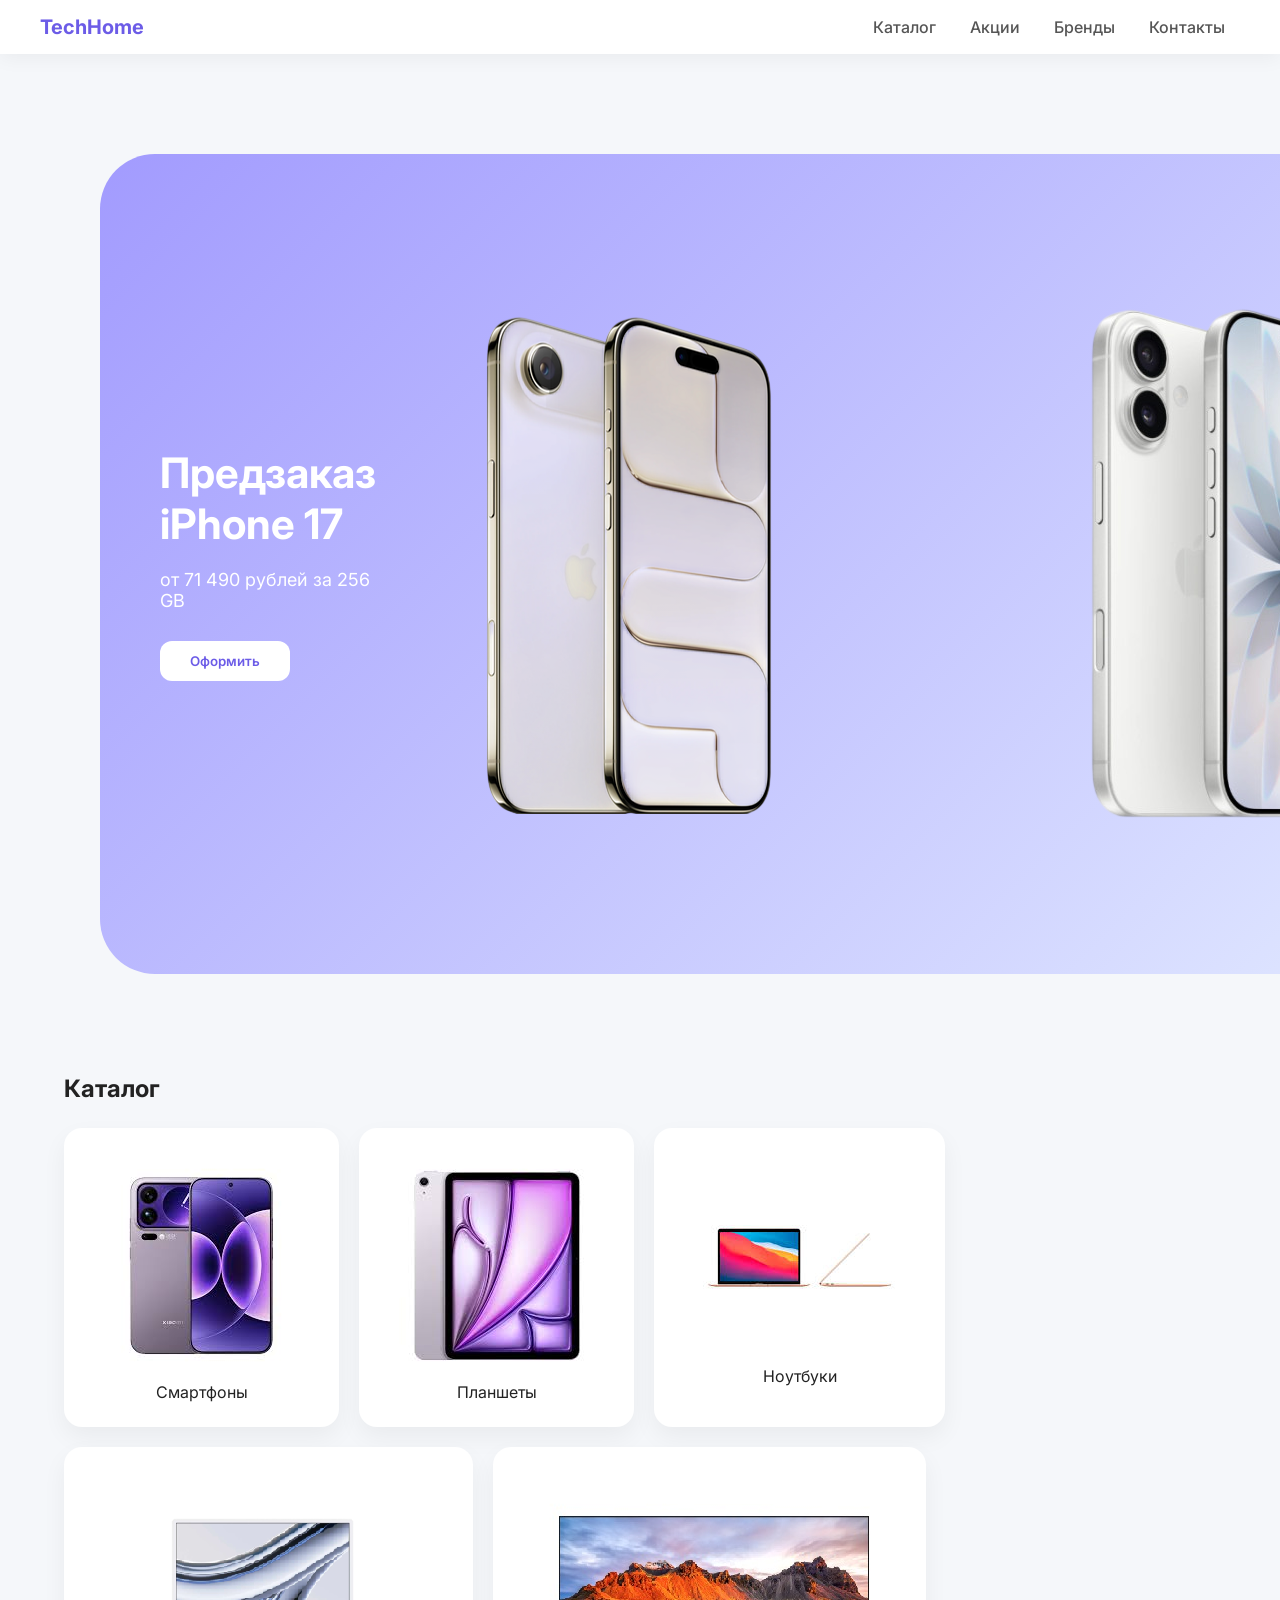
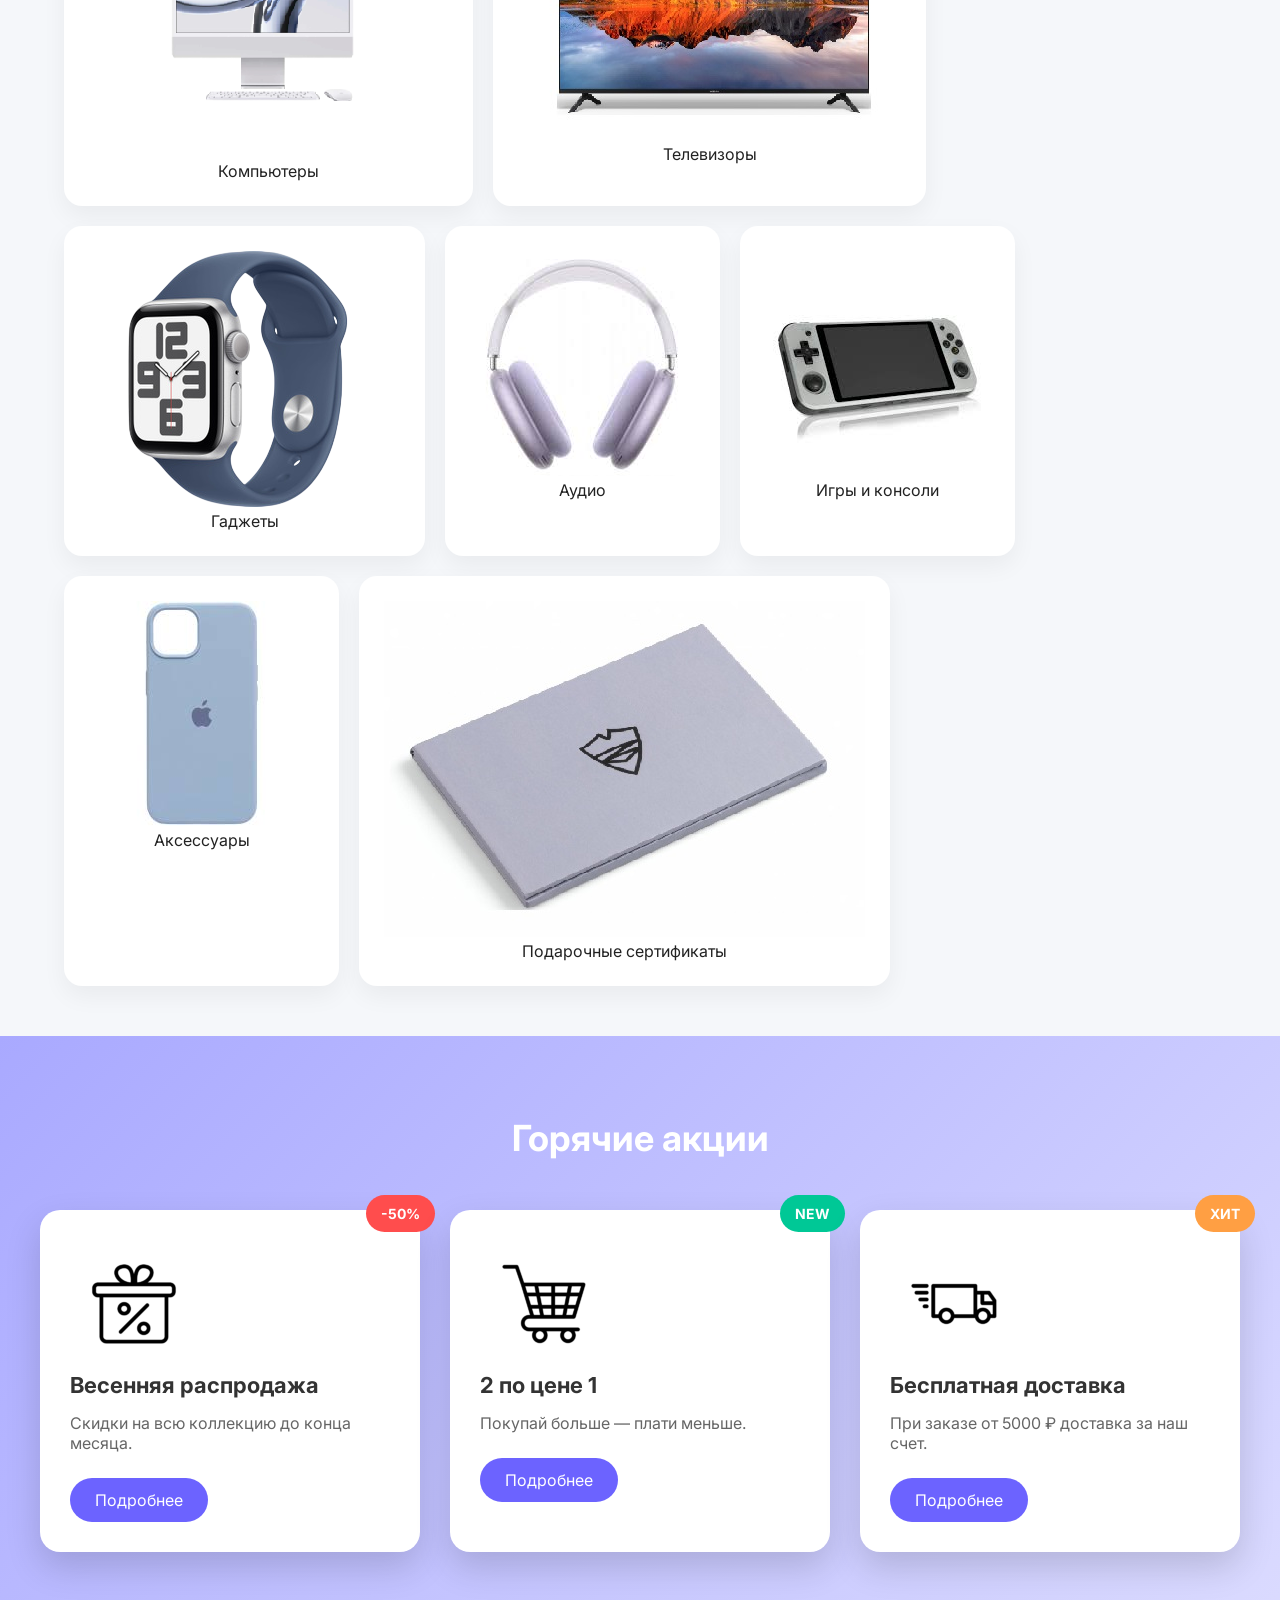
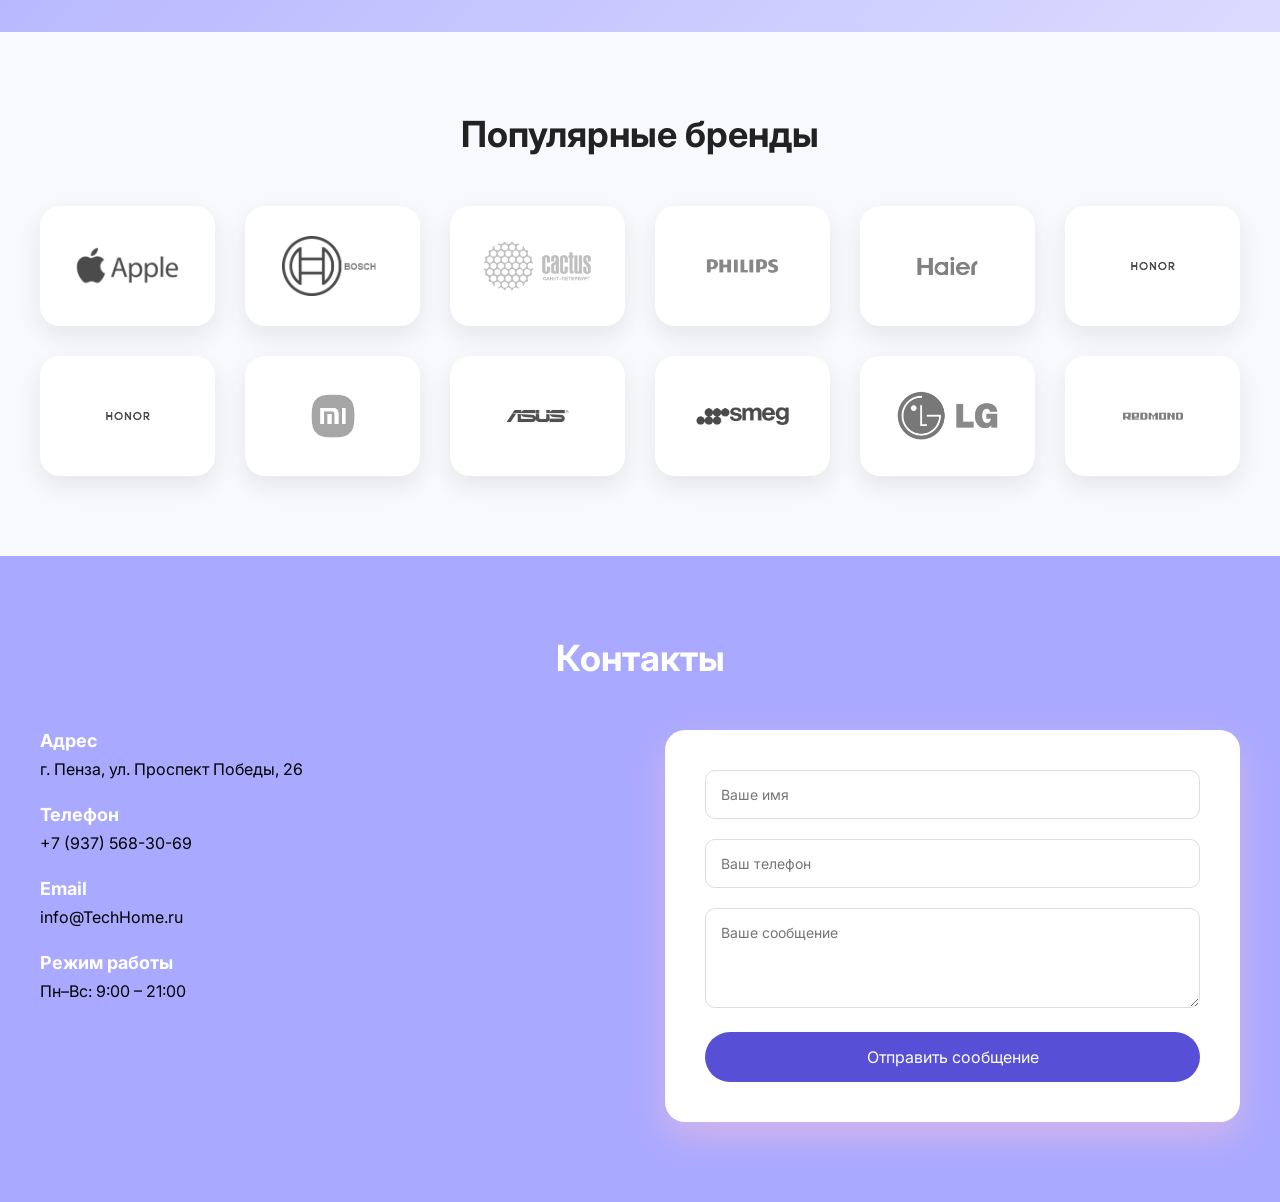
==== index.html @ d57ab284 "Add files via upload" ====
<!DOCTYPE html>
<html lang="ru">
<head>
    <meta charset="UTF-8">
    <meta name="viewport" content="width=device-width, initial-scale=1.0">
    <title>TechHome</title>
    <link rel="stylesheet" href="index.css">
    <link href="https://fonts.googleapis.com/css2?family=Inter:wght@400;500;600;700&display=swap" rel="stylesheet">
</head>
<body>
<header>
    <div class="logo">TechHome</div>
    <nav>
        <a href="#section">Каталог</a>
        <a href="#promo">Акции</a>
        <a href="#brands">Бренды</a>
        <a href="#contacts">Контакты</a>
    </nav>
</header>
<section class="hero">
    <div class="hero-text">
        <h1>Предзаказ iPhone 17</h1>
        <p>от 71 490 рублей за 256 GB</p>
        <button>Оформить</button>
    </div>
    <img src="img/iphone17air.png" alt="Image 1">
    <img src="img/iphone17.png" alt="Image 2">
    <img src="img/iphone17pro.png" alt="Image 3">
    <img src="img/iphone17promax.png" alt="Image 4">
  </div>
</section>
<section id="section"class="section">
    <h2>Каталог</h2>

    <div class="categories">
        <div class="category-card">
            <img src="img/phone.jfif" alt="Phone">
            <p>Смартфоны</p>
        </div>
        <div class="category-card">
            <img src="img/tablet.jfif" alt="Tablet">
            <p>Планшеты</p>
        </div>
        <div class="category-card">
            <img src="img/laptop.jfif" alt="Laptop">
            <p>Ноутбуки</p>
        </div>
        <div class="category-card">
            <img src="img/computer.png" alt="Computers">
            </a>
            <p>Компьютеры</p>
        </div>
        <div class="category-card">
            <img src="img/tv.jpg" alt="TV">
            <p>Телевизоры</p>
        </div>
        <div class="category-card">
            <img src="img/gadget.png" alt="Gadgets">
            <p>Гаджеты</p>
        </div>
        <div class="category-card">
            <img src="img/audio.jfif" alt="Audio">
            <p>Аудио</p>
        </div>
        <div class="category-card">
            <img src="img/console.jfif" alt="Console">
            <p>Игры и консоли</p>
        </div>
        <div class="category-card">
            <img src="img/chehol.jfif" alt="Chehol">
            <p>Аксессуары</p>
        </div>
        <div class="category-card">
            <img src="img/giftcertificate.jpg" alt="Giftcertificate">
            <p>Подарочные сертификаты</p>
        </div>
    </div>
</section>
<section id="promo" class="promo">
    <div class="container">
        <h2 class="promo-title">Горячие акции</h2>
        <div class="promo-grid">
            <div class="promo-card">
                <div class="promo-image">
                    <img src="img/gift.png" alt="">
                </div>
                <div class="promo-badge">-50%</div>
                <h3>Весенняя распродажа</h3>
                <p>Скидки на всю коллекцию до конца месяца.</p>
                <a href="#" class="promo-btn">Подробнее</a>
            </div>
            <div class="promo-card">
                <div class="promo-image">
                    <img src="img/shoptrolley.png" alt="">
                </div>
                <div class="promo-badge new">NEW</div>
                <h3>2 по цене 1</h3>
                <p>Покупай больше — плати меньше.</p>
                <a href="#" class="promo-btn">Подробнее</a>
            </div>
            <div class="promo-card">
                <div class="promo-image">
                    <img src="img/delivery.png" alt="">
                </div>
                <div class="promo-badge hot">ХИТ</div>
                <h3>Бесплатная доставка</h3>
                <p>При заказе от 5000 ₽ доставка за наш счет.</p>
                <a href="#" class="promo-btn">Подробнее</a>
            </div>
        </div>
    </div>
</section>
<section id="brands" class="brands">
    <div class="container">
        <h2 class="brands-title">Популярные бренды</h2>
        <div class="brands-grid">
            <a href="#" class="brand-card">
                <img src="img/apple.png" alt="Apple">
            </a>
            <a href="#" class="brand-card">
                <img src="img/bosch.png" alt="Bosch">
            </a>
            <a href="#" class="brand-card">
                <img src="img/cactus.png" alt="Cactus">
            </a>
            <a href="#" class="brand-card">
                <img src="img/philips.png" alt="Philips">
            </a>
            <a href="#" class="brand-card">
                <img src="img/haier.png" alt="Haier">
            </a>
            <a href="#" class="brand-card">
                <img src="img/honor.png" alt="Honor">
            </a>
            <a href="#" class="brand-card">
                <img src="img/honor.png" alt="Samsung">
            </a>
            <a href="#" class="brand-card">
                <img src="img/xiaomi.png" alt="Xiaomi">
            </a>
            <a href="#" class="brand-card">
                <img src="img/asus.png" alt="Asus">
            </a>
            <a href="#" class="brand-card">
                <img src="img/smeg.png" alt="Smeg">
            </a>
            <a href="#" class="brand-card">
                <img src="img/LG.png" alt="LG">
            </a>
            <a href="#" class="brand-card">
                <img src="img/redmond.jpg" alt="Redmond">
            </a>
        </div>
    </div>
</section>
<section id="contacts" class="contacts">
    <div class="container">
        <h2 class="contacts-title">Контакты</h2>

        <div class="contacts-wrapper">
            
            <div class="contacts-info">
                <div class="contact-item">
                    <h4>Адрес</h4>
                    <p>г. Пенза, ул. Проспект Победы, 26</p>
                </div>

                <div class="contact-item">
                    <h4>Телефон</h4>
                    <p><a href="tel:+74951234567">+7 (937) 568-30-69</a></p>
                </div>

                <div class="contact-item">
                    <h4>Email</h4>
                    <p><a href="mailto:info@techstore.ru">info@TechHome.ru</a></p>
                </div>

                <div class="contact-item">
                    <h4>Режим работы</h4>
                    <p>Пн–Вс: 9:00 – 21:00</p>
                </div>
            </div>

            <div class="contacts-form">
                <form>
                    <input type="text" placeholder="Ваше имя" required>
                    <input type="tel" placeholder="Ваш телефон" required>
                    <textarea placeholder="Ваше сообщение" rows="4"></textarea>
                    <button type="submit">Отправить сообщение</button>
                </form>
            </div>

        </div>
    </div>
</section>
</body>
</html>
---- index.css ----
* {
    margin: 0;
    padding: 0;
    box-sizing: border-box;
    font-family: 'Inter', sans-serif;
}

body {
    background: linear-gradient(180deg, #f3f0ff, #ffffff);
    color: #222;
}

header {
    background: #fff;
    padding: 15px 40px;
    display: flex;
    justify-content: space-between;
    align-items: center;
    box-shadow: 0 4px 20px rgba(0,0,0,0.05);
}

.logo {
    font-weight: 700;
    font-size: 20px;
    color: #6c5ce7;
}

nav a {
    margin: 0 15px;
    text-decoration: none;
    color: #555;
    font-weight: 500;
    transition: 0.3s;
}

nav a:hover {
    color: #6c5ce7;
}

.hero {
    margin: 100px;
    width: 100%;
    background: linear-gradient(135deg, #a29bfe, #dfe6ff);
    border-radius: 55px;
    padding: 60px;
    gap: 5px;
    display: flex;
    justify-content: space-between;
    align-items: center;
    color: #fff;
}

.hero-text h1 {
    font-size: 42px;
    margin-bottom: 20px;
}

.hero-text p {
    font-size: 18px;
    margin-bottom: 30px;
}

.hero button {
    padding: 12px 30px;
    border: none;
    border-radius: 12px;
    background: #fff;
    color: #6c5ce7;
    font-weight: 600;
    cursor: pointer;
    transition: 0.3s;
}

.hero button:hover {
    background: #f1f1f1;
}

.section {
    width: 90%;
    margin: 50px auto;
}

.section h2 {
    margin-bottom: 25px;
}

.category {
  width: 50px;  
  height: 50px;  
  overflow: hidden; 
}

.category img {
  width: 100%;
  height: 100%;
  object-fit: cover; 
}
.categories {
    display: flex;
    gap: 20px;
    flex-wrap: wrap;
}

.category-card {
    background: #fff;
    padding: 25px;
    border-radius: 18px;
    text-align: center;
    box-shadow: 0 10px 25px rgba(0,0,0,0.05);
    transition: 0.3s;
}

.category-card:hover {
    transform: translateY(-5px);
}

body {
    margin: 0;
    font-family: 'Segoe UI', sans-serif;
    background: #f5f7fa;
}

.promo {
    padding: 80px 20px;
    background: linear-gradient(135deg, #a9a9ff, #dbdbff);
    color: #fff;
}

.container {
    max-width: 1200px;
    margin: 0 auto;
}

.promo-title {
    text-align: center;
    font-size: 36px;
    margin-bottom: 50px;
}

.promo-grid {
    display: grid;
    grid-template-columns: repeat(auto-fit, minmax(280px, 1fr));
    gap: 30px;
}

.promo-card {
    background: #ffffff;
    color: #333;
    padding: 30px;
    border-radius: 20px;
    position: relative;
    transition: 0.3s ease;
    box-shadow: 0 15px 35px rgba(0, 0, 0, 0.15);
}

.promo-card:hover {
    transform: translateY(-10px);
    box-shadow: 0 20px 45px rgba(0, 0, 0, 0.25);
}

.promo-card h3 {
    margin-top: 0;
    font-size: 22px;
}

.promo-card p {
    margin: 15px 0 25px;
    color: #666;
}

.promo-btn {
    display: inline-block;
    padding: 12px 25px;
    background: #6c63ff;
    color: #fff;
    text-decoration: none;
    border-radius: 30px;
    transition: 0.3s ease;
}

.promo-btn:hover {
    background: #574fd6;
}

.promo-badge {
    position: absolute;
    top: -15px;
    right: -15px;
    background: #ff4d4d;
    color: #fff;
    padding: 10px 15px;
    border-radius: 30px;
    font-size: 14px;
    font-weight: bold;
}

.promo-badge.new {
    background: #00c896;
}

.promo-badge.hot {
    background: #ff9f43;
}

.brands {
    padding: 80px 20px;
    background: #f8f9fc;
}

.container {
    max-width: 1200px;
    margin: 0 auto;
}

.brands-title {
    text-align: center;
    font-size: 36px;
    margin-bottom: 50px;
    color: #222;
}

.brands-grid {
    display: grid;
    grid-template-columns: repeat(auto-fit, minmax(160px, 1fr));
    gap: 30px;
    align-items: center;
}

.brand-card {
    background: #fff;
    border-radius: 20px;
    padding: 30px;
    display: flex;
    align-items: center;
    justify-content: center;
    height: 120px;
    box-shadow: 0 10px 25px rgba(0, 0, 0, 0.08);
    transition: 0.3s ease;
}

.brand-card img {
    max-width: 100%;
    max-height: 60px;
    filter: grayscale(100%);
    opacity: 0.7;
    transition: 0.3s ease;
}

.brand-card:hover {
    transform: translateY(-8px);
    box-shadow: 0 15px 35px rgba(0, 0, 0, 0.15);
}

.brand-card:hover img {
    filter: grayscale(0%);
    opacity: 1;
}

.contacts {
    padding: 80px 20px;
    background: linear-gradient(135deg, #a9a9ff, #dbdbff);
    color: #fff;
}

.container {
    max-width: 1200px;
    margin: 0 auto;
}

.contacts-title {
    text-align: center;
    font-size: 36px;
    margin-bottom: 50px;
}

.contacts-wrapper {
    display: grid;
    grid-template-columns: 1fr 1fr;
    gap: 50px;
}

.contact-item {
    margin-bottom: 25px;
}

.contact-item h4 {
    margin-bottom: 8px;
    font-size: 18px;
}

.contact-item p {
    margin: 0;
    color: #000000;
}

.contact-item a {
    color: #000000;
    text-decoration: none;
}

.contact-item a:hover {
    text-decoration: underline;
}

.contacts-form {
    background: #ffffff;
    padding: 40px;
    border-radius: 20px;
    color: #a9a9ff;
    box-shadow: 0 15px 35px rgb(211, 180, 236);
}

.contacts-form input,
.contacts-form textarea {
    width: 100%;
    padding: 15px;
    margin-bottom: 20px;
    border-radius: 10px;
    border: 1px solid #ddd;
    font-size: 14px;
}

.contacts-form input:focus,
.contacts-form textarea:focus {
    outline: none;
    border-color: #a9a9ff;
}

.contacts-form button {
    width: 100%;
    padding: 15px;
    border: none;
    border-radius: 30px;
    background:  #574fd6;
    color: #fff;
    font-size: 16px;
    cursor: pointer;
    transition: 0.3s ease;
}

.contacts-form button:hover {
    background: #a9a9ff;
}

/* Адаптив */
@media (max-width: 900px) {
    .contacts-wrapper {
        grid-template-columns: 1fr;
    }
}
.contacts {
    padding: 80px 20px;
    position: relative;
    background: #a9a9ff;
    color: #fff;
    overflow: hidden;
}
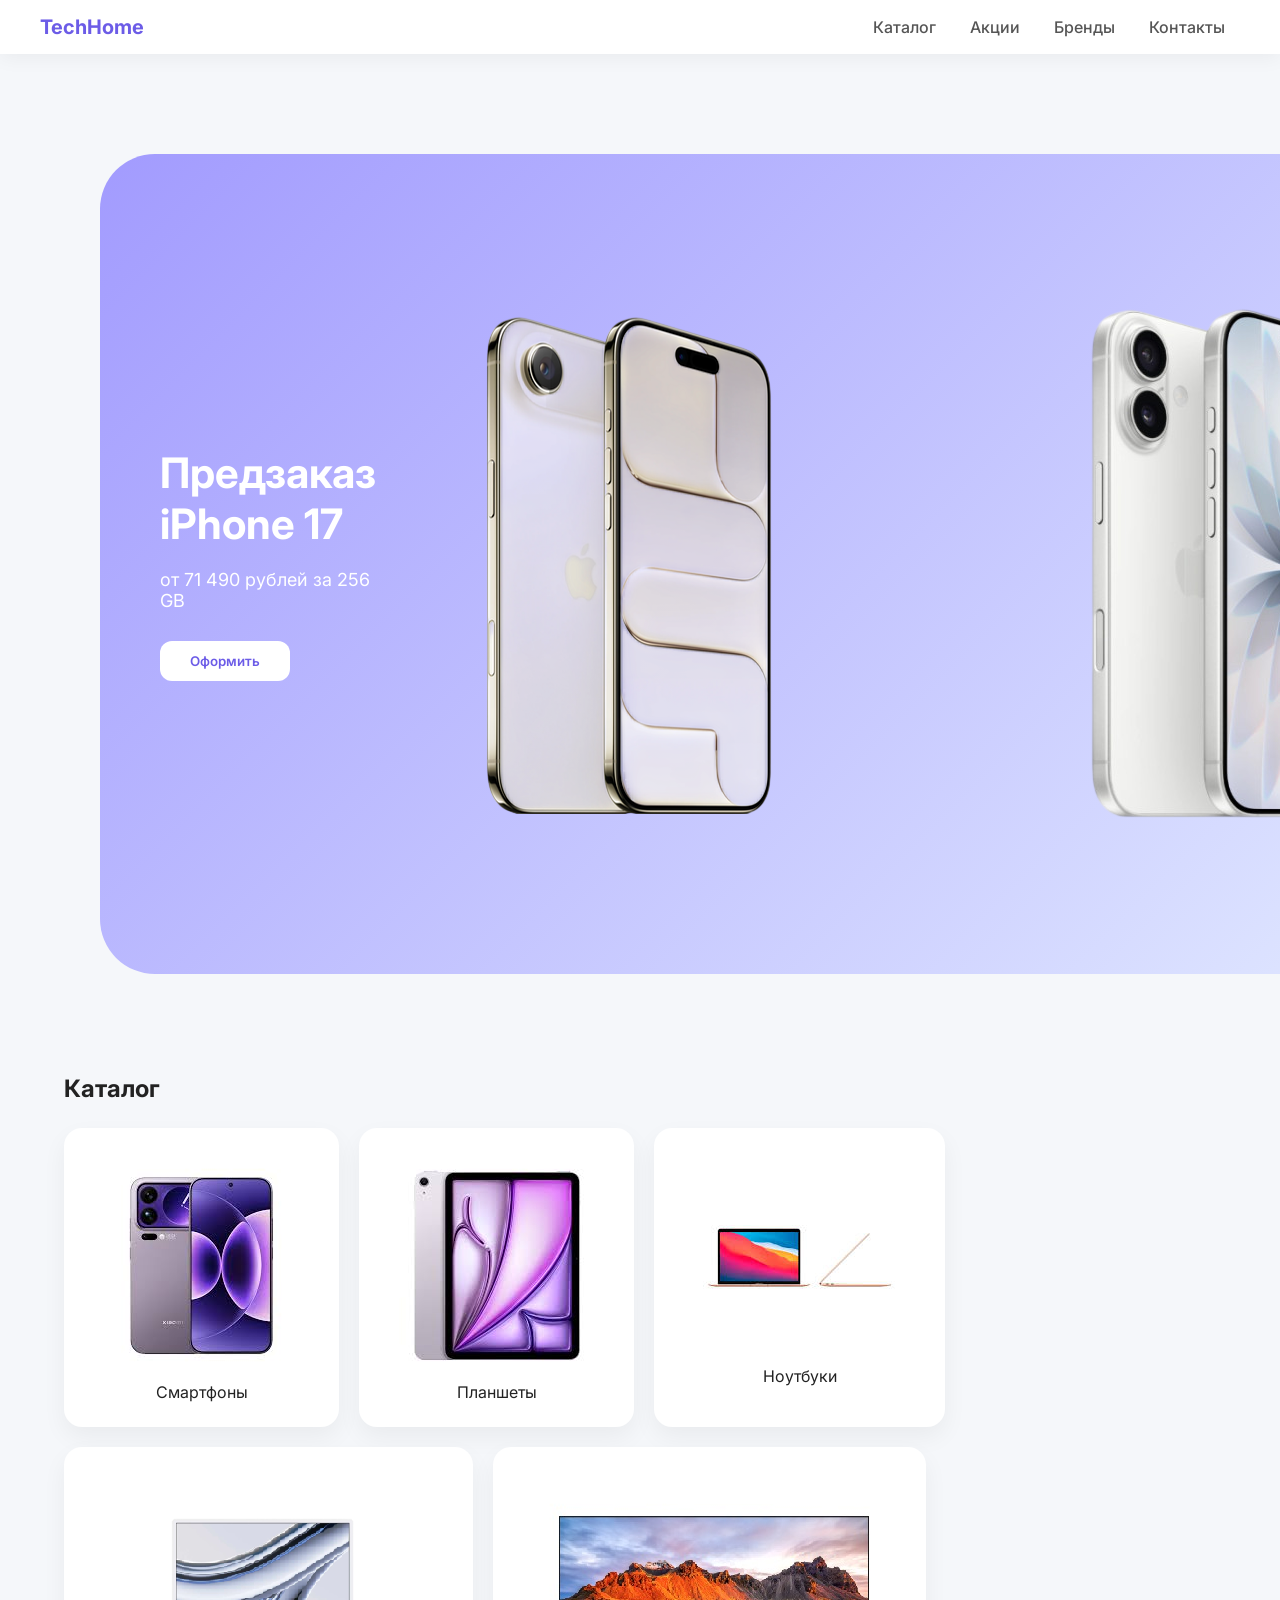
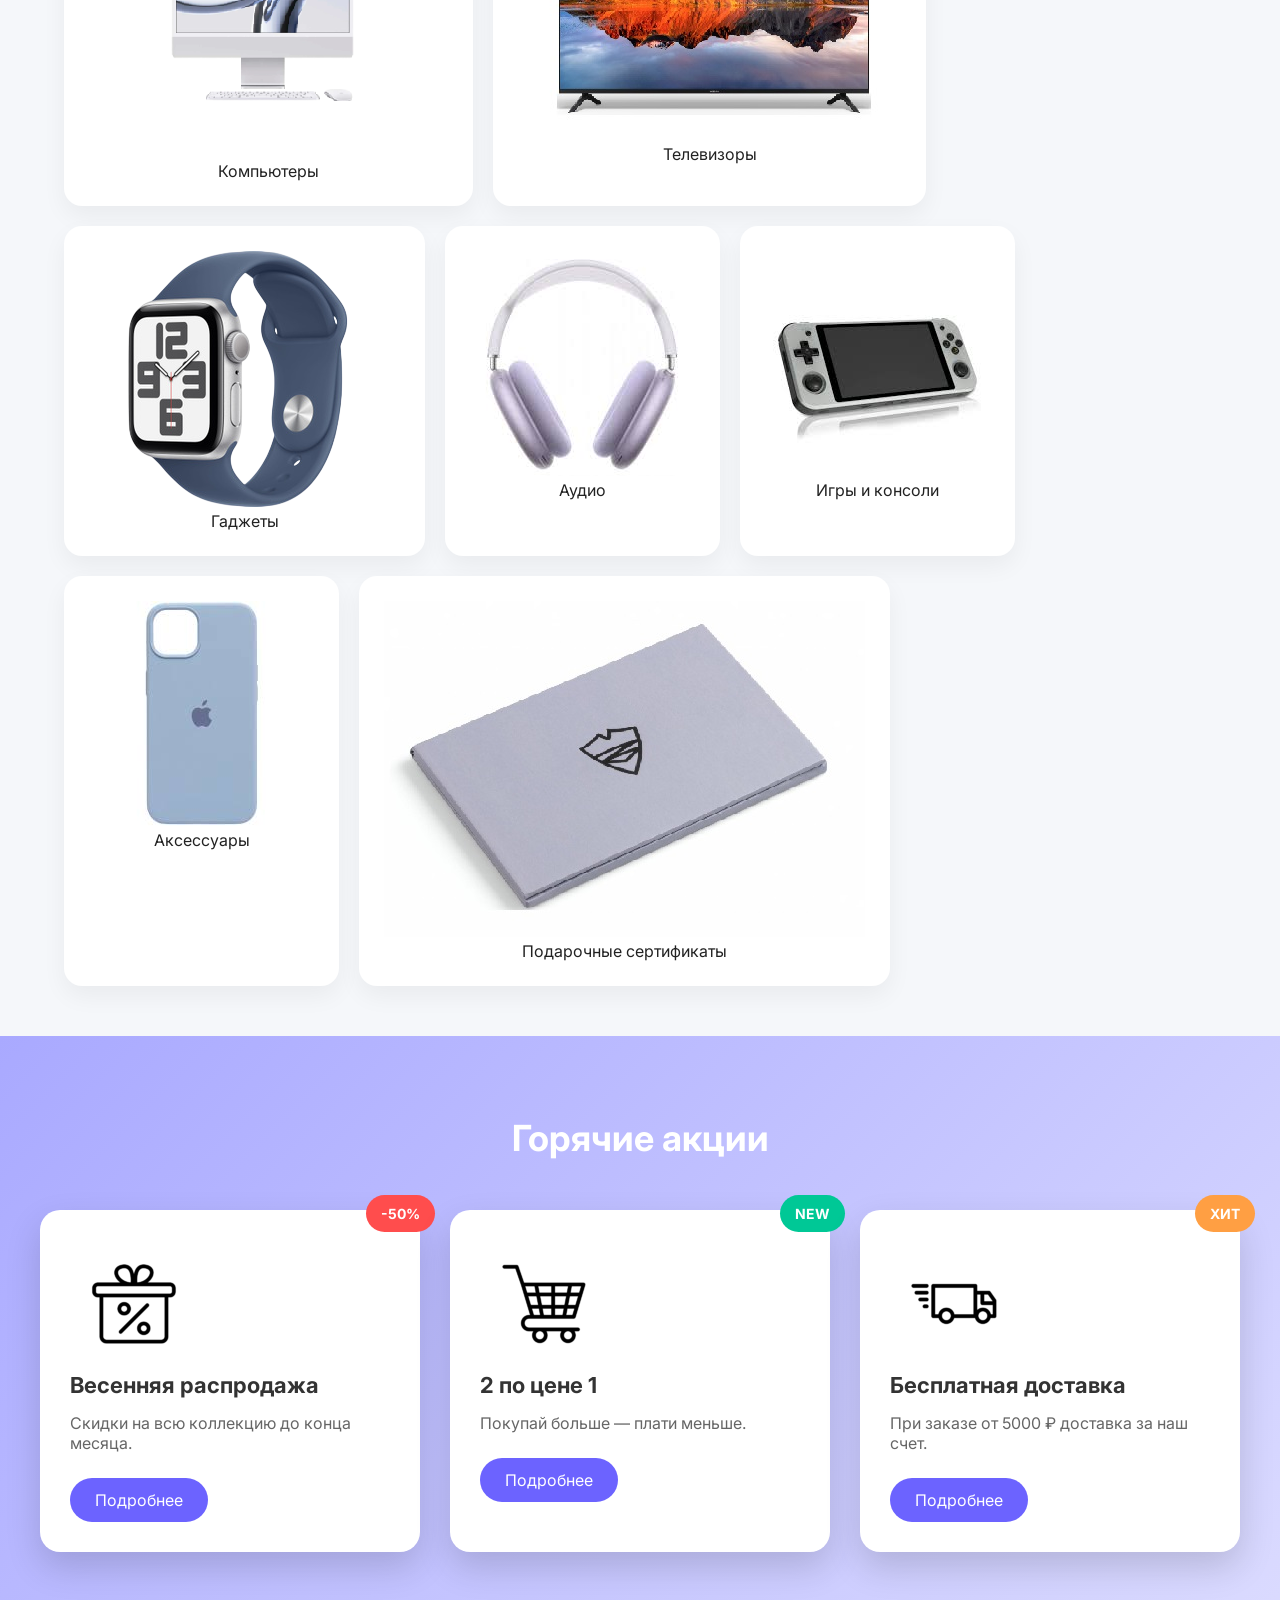
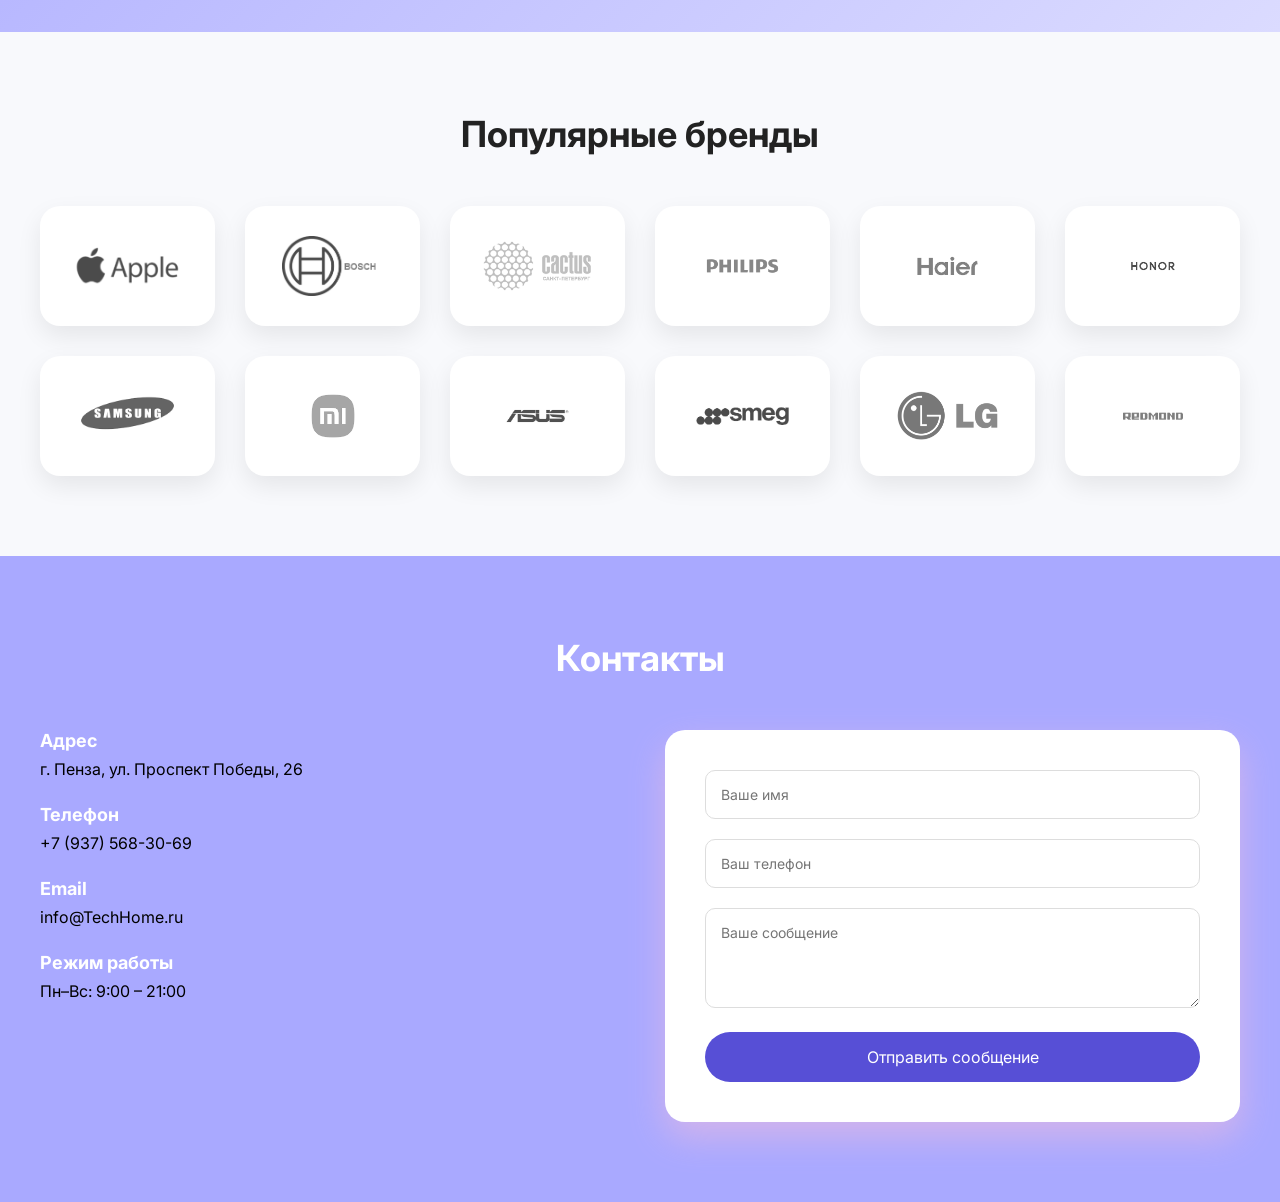
==== commit af4e50c3: "Add files via upload" ====
--- a/index.html
+++ b/index.html
@@ -21,7 +21,7 @@
     <div class="hero-text">
         <h1>Предзаказ iPhone 17</h1>
         <p>от 71 490 рублей за 256 GB</p>
-        <button>Оформить</button>
+        <button onclick="location.href='preorder.html'">Оформить</button>
     </div>
     <img src="img/iphone17air.png" alt="Image 1">
     <img src="img/iphone17.png" alt="Image 2">
@@ -33,44 +33,44 @@
     <h2>Каталог</h2>
 
     <div class="categories">
-        <div class="category-card">
+        <div class="category-card" onclick="location.href='smartphones.html'" style="cursor: pointer;">
             <img src="img/phone.jfif" alt="Phone">
             <p>Смартфоны</p>
         </div>
-        <div class="category-card">
+        </a>
+        <div class="category-card" onclick="location.href='tablets.html'" style="cursor: pointer;">
             <img src="img/tablet.jfif" alt="Tablet">
             <p>Планшеты</p>
         </div>
-        <div class="category-card">
+        <div class="category-card" onclick="location.href='laptops.html'" style="cursor: pointer;">
             <img src="img/laptop.jfif" alt="Laptop">
             <p>Ноутбуки</p>
         </div>
-        <div class="category-card">
+        <div class="category-card" onclick="location.href='computers.html'" style="cursor: pointer;">
             <img src="img/computer.png" alt="Computers">
-            </a>
             <p>Компьютеры</p>
         </div>
-        <div class="category-card">
+        <div class="category-card" onclick="location.href='televisions.html'" style="cursor: pointer;">
             <img src="img/tv.jpg" alt="TV">
             <p>Телевизоры</p>
         </div>
-        <div class="category-card">
+        <div class="category-card" onclick="location.href='gadgets.html'" style="cursor: pointer;">
             <img src="img/gadget.png" alt="Gadgets">
             <p>Гаджеты</p>
         </div>
-        <div class="category-card">
+        <div class="category-card" onclick="location.href='audio.html'" style="cursor: pointer;">
             <img src="img/audio.jfif" alt="Audio">
             <p>Аудио</p>
         </div>
-        <div class="category-card">
+        <div class="category-card" onclick="location.href='consoles.html'" style="cursor: pointer;">
             <img src="img/console.jfif" alt="Console">
             <p>Игры и консоли</p>
         </div>
-        <div class="category-card">
+        <div class="category-card" onclick="location.href='accessories.html'" style="cursor: pointer;">
             <img src="img/chehol.jfif" alt="Chehol">
             <p>Аксессуары</p>
         </div>
-        <div class="category-card">
+        <div class="category-card" onclick="location.href='gifts.html'" style="cursor: pointer;">
             <img src="img/giftcertificate.jpg" alt="Giftcertificate">
             <p>Подарочные сертификаты</p>
         </div>
@@ -87,7 +87,7 @@
                 <div class="promo-badge">-50%</div>
                 <h3>Весенняя распродажа</h3>
                 <p>Скидки на всю коллекцию до конца месяца.</p>
-                <a href="#" class="promo-btn">Подробнее</a>
+                <a href="promo.html?type=spring" class="promo-btn">Подробнее</a>
             </div>
             <div class="promo-card">
                 <div class="promo-image">
@@ -96,7 +96,7 @@
                 <div class="promo-badge new">NEW</div>
                 <h3>2 по цене 1</h3>
                 <p>Покупай больше — плати меньше.</p>
-                <a href="#" class="promo-btn">Подробнее</a>
+                <a href="promo.html?type=bogo" class="promo-btn">Подробнее</a>
             </div>
             <div class="promo-card">
                 <div class="promo-image">
@@ -105,7 +105,7 @@
                 <div class="promo-badge hot">ХИТ</div>
                 <h3>Бесплатная доставка</h3>
                 <p>При заказе от 5000 ₽ доставка за наш счет.</p>
-                <a href="#" class="promo-btn">Подробнее</a>
+                <a href="promo.html?type=shipping" class="promo-btn">Подробнее</a>
             </div>
         </div>
     </div>
@@ -114,40 +114,40 @@
     <div class="container">
         <h2 class="brands-title">Популярные бренды</h2>
         <div class="brands-grid">
-            <a href="#" class="brand-card">
+            <a href="brand.html?name=Apple" class="brand-card">
                 <img src="img/apple.png" alt="Apple">
             </a>
-            <a href="#" class="brand-card">
+            <a href="brand.html?name=Bosch" class="brand-card">
                 <img src="img/bosch.png" alt="Bosch">
             </a>
-            <a href="#" class="brand-card">
+            <a href="brand.html?name=Cactus" class="brand-card">
                 <img src="img/cactus.png" alt="Cactus">
             </a>
-            <a href="#" class="brand-card">
+            <a href="brand.html?name=Philips" class="brand-card">
                 <img src="img/philips.png" alt="Philips">
             </a>
-            <a href="#" class="brand-card">
+            <a href="brand.html?name=Haier" class="brand-card">
                 <img src="img/haier.png" alt="Haier">
             </a>
-            <a href="#" class="brand-card">
+            <a href="brand.html?name=Honor" class="brand-card">
                 <img src="img/honor.png" alt="Honor">
             </a>
-            <a href="#" class="brand-card">
-                <img src="img/honor.png" alt="Samsung">
+            <a href="brand.html?name=Samsung" class="brand-card">
+                <img src="img/samsung.png" alt="Samsung">
             </a>
-            <a href="#" class="brand-card">
+            <a href="brand.html?name=Xiaomi" class="brand-card">
                 <img src="img/xiaomi.png" alt="Xiaomi">
             </a>
-            <a href="#" class="brand-card">
+            <a href="brand.html?name=Asus" class="brand-card">
                 <img src="img/asus.png" alt="Asus">
             </a>
-            <a href="#" class="brand-card">
+            <a href="brand.html?name=Smeg" class="brand-card">
                 <img src="img/smeg.png" alt="Smeg">
             </a>
-            <a href="#" class="brand-card">
+            <a href="brand.html?name=LG" class="brand-card">
                 <img src="img/LG.png" alt="LG">
             </a>
-            <a href="#" class="brand-card">
+            <a href="brand.html?name=Redmond" class="brand-card">
                 <img src="img/redmond.jpg" alt="Redmond">
             </a>
         </div>
